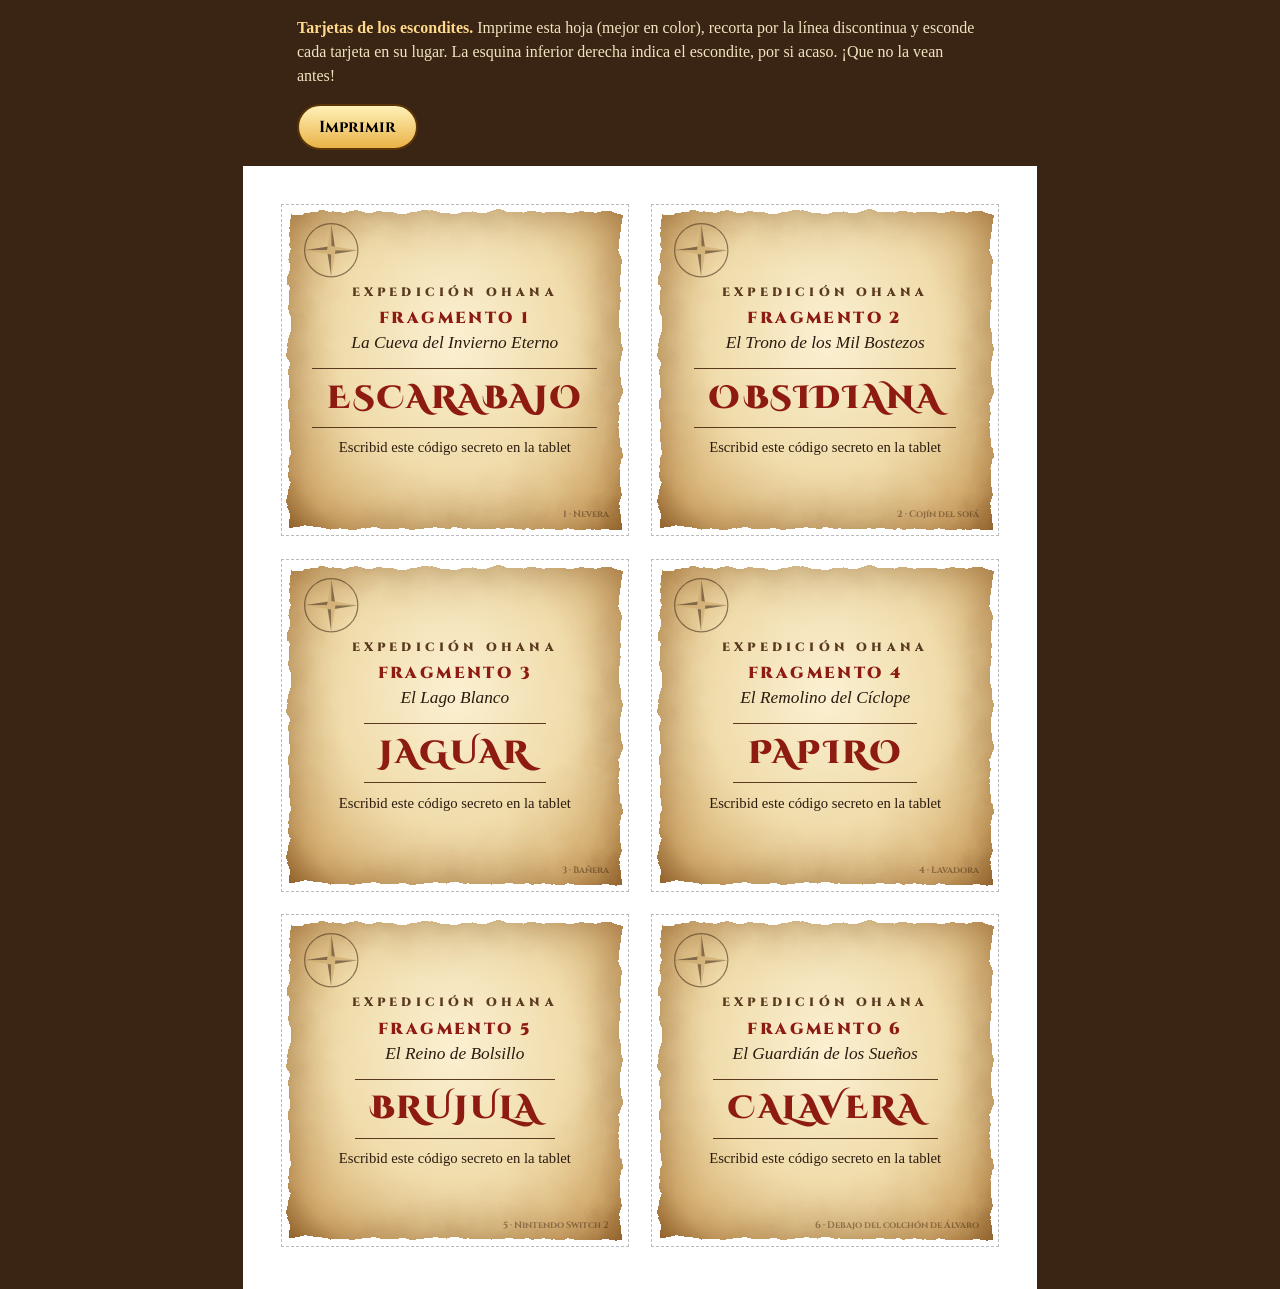
==== tarjetas.html @ 1b736126 "La Expedición Ohana: juego de búsqueda del tesoro Seis enigmas, fragmentos de mapa, puzzle, cofre de" ====
<!doctype html>
<html lang="es">
<head>
<meta charset="utf-8">
<meta name="viewport" content="width=device-width, initial-scale=1">
<title>Tarjetas Ohana</title>
<link href="https://fonts.googleapis.com/css2?family=Cinzel+Decorative:wght@700;900&family=Cinzel:wght@700;900&family=IM+Fell+English:ital@0;1&display=swap" rel="stylesheet">
<style>
  :root { --ink: #2b1a0e; --red: #8e1b12; }
  * { box-sizing: border-box; }
  body { margin: 0; background: #3a2414; font-family: 'IM Fell English', Georgia, serif; color: var(--ink); -webkit-print-color-adjust: exact; print-color-adjust: exact; }
  .help { max-width: 190mm; margin: 16px auto; color: #f3e3c0; font-size: 16px; line-height: 1.5; padding: 0 16px; }
  .help b { color: #ffd98a; }
  .help button { font: 700 16px Cinzel, serif; padding: 10px 20px; border-radius: 999px; border: 2px solid #5a3507; background: linear-gradient(#fff1b8, #e9b247); cursor: pointer; }
  .sheet { width: 210mm; min-height: 297mm; margin: 0 auto; padding: 10mm; background: #fff; display: grid; grid-template-columns: 1fr 1fr; grid-auto-rows: 88mm; gap: 6mm; }
  .card {
    position: relative; isolation: isolate; padding: 8mm 7mm; text-align: center;
    display: flex; flex-direction: column; align-items: center; justify-content: center;
    border: 1px dashed #bbb;
  }
  .card::before {
    content: ''; position: absolute; inset: 2mm; z-index: -1;
    background: radial-gradient(ellipse at 50% 40%, #fbf0d2 0%, #f0dcab 50%, #d7b072 85%, #a77a3e 100%);
    box-shadow: inset 0 0 12mm rgba(110,60,15,.5);
    filter: url(#rough);
  }
  .k { font: 900 9pt Cinzel, serif; letter-spacing: .35em; color: #5a3a1e; }
  .n { font: 900 12pt Cinzel, serif; color: var(--red); margin-top: 2mm; letter-spacing: .15em; }
  .t { font-style: italic; font-size: 13pt; margin: 1mm 0 3mm; }
  .code {
    font: 900 24pt 'Cinzel Decorative', serif; letter-spacing: .08em; color: var(--red);
    border-top: 1.5px solid #5a3a1e; border-bottom: 1.5px solid #5a3a1e; padding: 2mm 4mm; margin: 1mm 0 3mm;
  }
  .i { font-size: 11pt; }
  .where { position: absolute; bottom: 4mm; right: 5mm; font: 700 7pt Cinzel, serif; color: rgba(60,30,10,.45); }
  svg.c { width: 16mm; height: 16mm; position: absolute; top: 4mm; left: 5mm; opacity: .55; }
  @page { size: A4; margin: 0; }
  @media print { body { background: #fff; } .help { display: none; } .sheet { margin: 0; } }
</style>
</head>
<body>
<svg width="0" height="0" style="position:absolute"><filter id="rough"><feTurbulence type="fractalNoise" baseFrequency="0.04" numOctaves="4" seed="9"/><feDisplacementMap in="SourceGraphic" scale="10"/></filter></svg>
<div class="help">
  <p><b>Tarjetas de los escondites.</b> Imprime esta hoja (mejor en color), recorta por la línea discontinua y esconde cada tarjeta en su lugar. La esquina inferior derecha indica el escondite, por si acaso. ¡Que no la vean antes!</p>
  <button onclick="print()">Imprimir</button>
</div>
<div class="sheet" id="sheet"></div>
<script src="js/config.js"></script>
<script>
  const rose = '<svg class="c" viewBox="-50 -50 100 100"><circle r="44" fill="none" stroke="#3a2312" stroke-width="2"/><path d="M0,-44 L7,0 L0,0Z M0,44 L-7,0 L0,0Z M44,0 L0,7 L0,0Z M-44,0 L0,-7 L0,0Z" fill="#3a2312"/><path d="M0,-44 L-7,0 L0,0Z M0,44 L7,0 L0,0Z M44,0 L0,-7 L0,0Z M-44,0 L0,7 L0,0Z" fill="#c9a467"/></svg>';
  document.getElementById('sheet').innerHTML = OHANA.pistas.map((p, i) => `
    <div class="card">${rose}
      <div class="k">EXPEDICIÓN OHANA</div>
      <div class="n">FRAGMENTO ${i + 1}</div>
      <div class="t">${p.titulo}</div>
      <div class="code">${p.codigo}</div>
      <div class="i">Escribid este código secreto en la tablet</div>
      <div class="where">${i + 1} · ${p.lugar}</div>
    </div>`).join('');
</script>
</body>
</html>
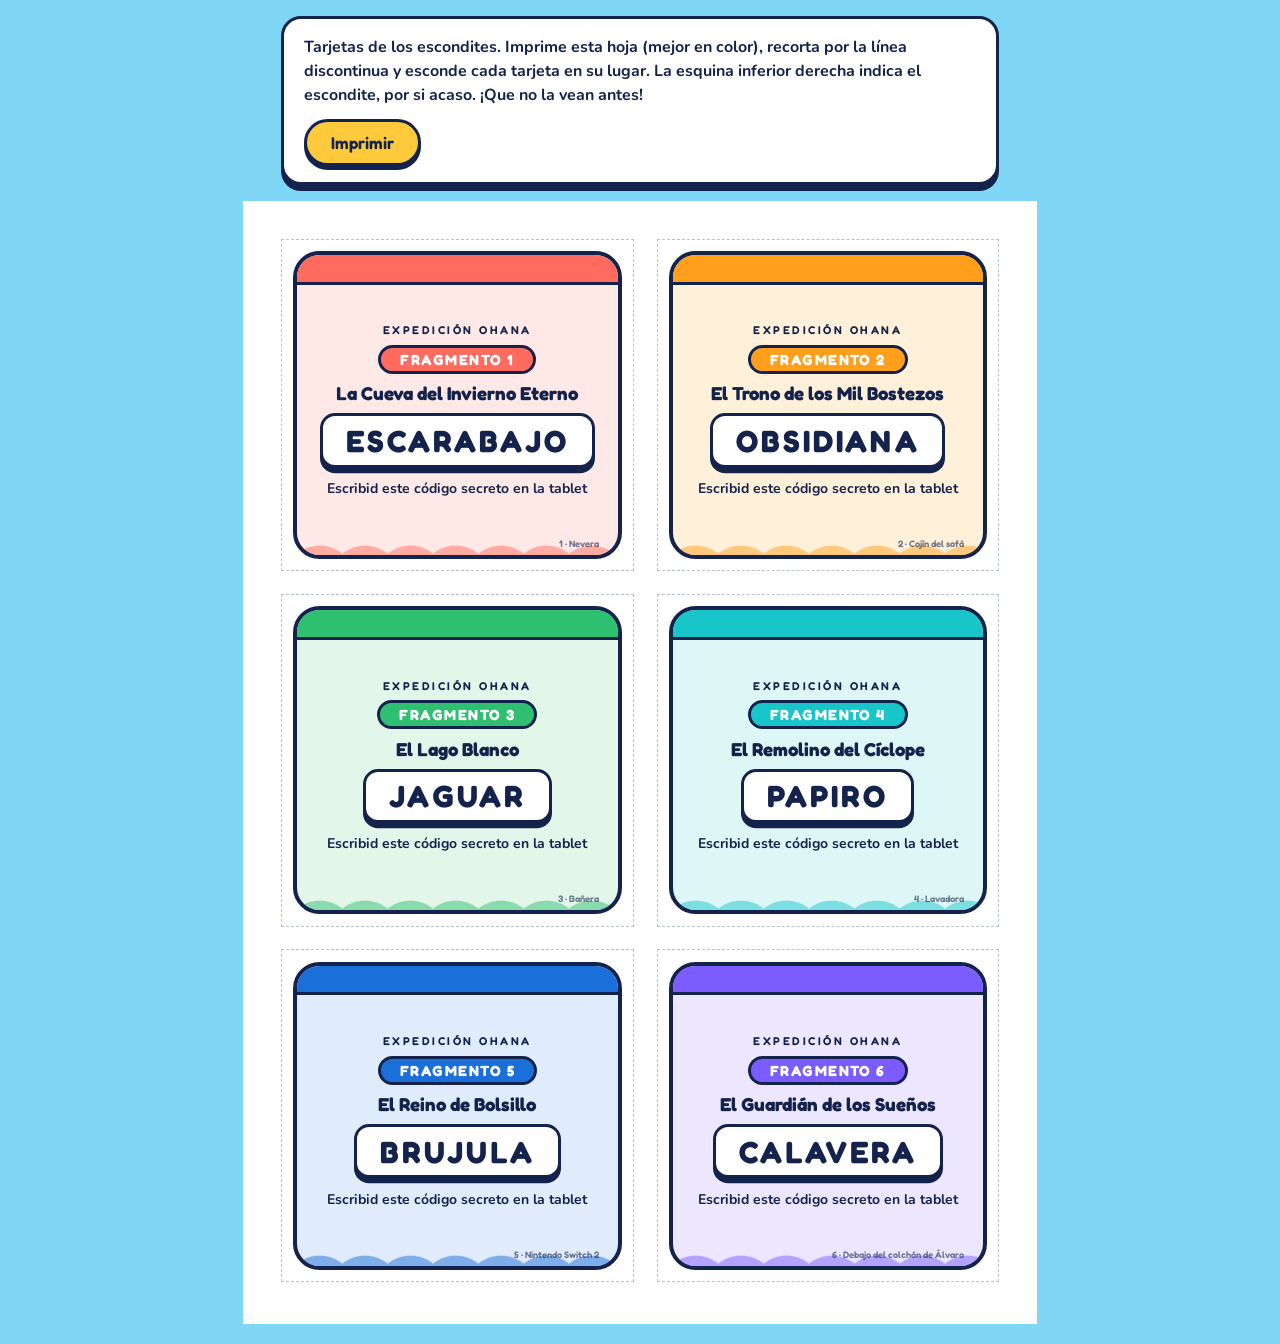
==== commit 80b215e4: "Rediseño «Isla Ohana» y turnos por jugador Nueva identidad visual colorida: cielo, sol, nubes, olas " ====
--- a/tarjetas.html
+++ b/tarjetas.html
@@ -4,42 +4,52 @@
 <meta charset="utf-8">
 <meta name="viewport" content="width=device-width, initial-scale=1">
 <title>Tarjetas Ohana</title>
-<link href="https://fonts.googleapis.com/css2?family=Cinzel+Decorative:wght@700;900&family=Cinzel:wght@700;900&family=IM+Fell+English:ital@0;1&display=swap" rel="stylesheet">
 <style>
-  :root { --ink: #2b1a0e; --red: #8e1b12; }
+  @font-face { font-family: 'Fredoka'; src: url('fonts/fredoka.woff2') format('woff2'); font-weight: 300 700; }
+  @font-face { font-family: 'Nunito'; src: url('fonts/nunito.woff2') format('woff2'); font-weight: 200 1000; }
+  :root { --ink: #14234B; }
   * { box-sizing: border-box; }
-  body { margin: 0; background: #3a2414; font-family: 'IM Fell English', Georgia, serif; color: var(--ink); -webkit-print-color-adjust: exact; print-color-adjust: exact; }
-  .help { max-width: 190mm; margin: 16px auto; color: #f3e3c0; font-size: 16px; line-height: 1.5; padding: 0 16px; }
-  .help b { color: #ffd98a; }
-  .help button { font: 700 16px Cinzel, serif; padding: 10px 20px; border-radius: 999px; border: 2px solid #5a3507; background: linear-gradient(#fff1b8, #e9b247); cursor: pointer; }
-  .sheet { width: 210mm; min-height: 297mm; margin: 0 auto; padding: 10mm; background: #fff; display: grid; grid-template-columns: 1fr 1fr; grid-auto-rows: 88mm; gap: 6mm; }
-  .card {
-    position: relative; isolation: isolate; padding: 8mm 7mm; text-align: center;
+  body { margin: 0; background: #7FD6F5; font-family: 'Nunito', system-ui, sans-serif; font-weight: 700; color: var(--ink); -webkit-print-color-adjust: exact; print-color-adjust: exact; }
+  .help { max-width: 190mm; margin: 16px auto; font-size: 16px; line-height: 1.5; padding: 16px 20px; background: #fff; border: 3px solid var(--ink); border-radius: 20px; box-shadow: 0 6px 0 var(--ink); }
+  .help p { margin: 0 0 12px; }
+  .help button { font: 600 17px 'Fredoka', sans-serif; color: var(--ink); padding: 10px 24px; border-radius: 999px; border: 3px solid var(--ink); background: #FFC93C; box-shadow: 0 4px 0 var(--ink); cursor: pointer; }
+  .help button:active { transform: translateY(3px); box-shadow: 0 1px 0 var(--ink); }
+  .sheet { width: 210mm; min-height: 297mm; margin: 0 auto 20px; padding: 10mm; background: #fff; display: grid; grid-template-columns: 1fr 1fr; grid-auto-rows: 88mm; gap: 6mm; }
+  .card { position: relative; padding: 3mm; border: 1px dashed #b8c0d6; } /* línea de corte */
+  .card:nth-child(6n+1) { --c: #FF6B5E; --t: #FFE9E6; }
+  .card:nth-child(6n+2) { --c: #FF9F1C; --t: #FFF0D9; }
+  .card:nth-child(6n+3) { --c: #2FBF71; --t: #E2F7EA; }
+  .card:nth-child(6n+4) { --c: #18C5C9; --t: #DDF7F7; }
+  .card:nth-child(6n+5) { --c: #1B6FD8; --t: #E0ECFB; }
+  .card:nth-child(6n+6) { --c: #7B5CFF; --t: #ECE7FF; }
+  .in {
+    position: relative; height: 100%; overflow: hidden; text-align: center;
     display: flex; flex-direction: column; align-items: center; justify-content: center;
-    border: 1px dashed #bbb;
+    padding: 9mm 6mm 6mm; border: 1.2mm solid var(--ink); border-radius: 7mm; background: var(--t);
   }
-  .card::before {
-    content: ''; position: absolute; inset: 2mm; z-index: -1;
-    background: radial-gradient(ellipse at 50% 40%, #fbf0d2 0%, #f0dcab 50%, #d7b072 85%, #a77a3e 100%);
-    box-shadow: inset 0 0 12mm rgba(110,60,15,.5);
-    filter: url(#rough);
+  .in::before { content: ''; position: absolute; left: 0; right: 0; top: 0; height: 7mm; background: var(--c); border-bottom: 1mm solid var(--ink); }
+  .in::after { /* olas al pie */
+    content: ''; position: absolute; left: 0; right: 0; bottom: 0; height: 7mm; opacity: .5;
+    background: radial-gradient(circle at 50% 100%, var(--c) 0 62%, transparent 64%) 0 0 / 12mm 14mm repeat-x;
   }
-  .k { font: 900 9pt Cinzel, serif; letter-spacing: .35em; color: #5a3a1e; }
-  .n { font: 900 12pt Cinzel, serif; color: var(--red); margin-top: 2mm; letter-spacing: .15em; }
-  .t { font-style: italic; font-size: 13pt; margin: 1mm 0 3mm; }
+  .k { font: 600 8.5pt 'Fredoka', sans-serif; letter-spacing: .22em; }
+  .n {
+    font: 700 11pt 'Fredoka', sans-serif; letter-spacing: .1em; color: #fff; background: var(--c);
+    border: .8mm solid var(--ink); border-radius: 99mm; padding: .8mm 5mm; margin-top: 2mm;
+  }
+  .t { font: 700 14pt 'Fredoka', sans-serif; margin: 2.5mm 0 2.5mm; line-height: 1.1; }
   .code {
-    font: 900 24pt 'Cinzel Decorative', serif; letter-spacing: .08em; color: var(--red);
-    border-top: 1.5px solid #5a3a1e; border-bottom: 1.5px solid #5a3a1e; padding: 2mm 4mm; margin: 1mm 0 3mm;
+    font: 700 23pt 'Fredoka', sans-serif; letter-spacing: .1em;
+    background: #fff; border: 1mm solid var(--ink); border-radius: 4mm; padding: 1.5mm 6mm; margin: 0 0 3mm;
+    box-shadow: 0 1.4mm 0 var(--ink);
   }
-  .i { font-size: 11pt; }
-  .where { position: absolute; bottom: 4mm; right: 5mm; font: 700 7pt Cinzel, serif; color: rgba(60,30,10,.45); }
-  svg.c { width: 16mm; height: 16mm; position: absolute; top: 4mm; left: 5mm; opacity: .55; }
+  .i { font-size: 10.5pt; position: relative; z-index: 1; }
+  .where { position: absolute; bottom: 1.6mm; right: 5mm; z-index: 1; font: 600 7pt 'Fredoka', sans-serif; color: rgba(20, 35, 75, .6); }
   @page { size: A4; margin: 0; }
   @media print { body { background: #fff; } .help { display: none; } .sheet { margin: 0; } }
 </style>
 </head>
 <body>
-<svg width="0" height="0" style="position:absolute"><filter id="rough"><feTurbulence type="fractalNoise" baseFrequency="0.04" numOctaves="4" seed="9"/><feDisplacementMap in="SourceGraphic" scale="10"/></filter></svg>
 <div class="help">
   <p><b>Tarjetas de los escondites.</b> Imprime esta hoja (mejor en color), recorta por la línea discontinua y esconde cada tarjeta en su lugar. La esquina inferior derecha indica el escondite, por si acaso. ¡Que no la vean antes!</p>
   <button onclick="print()">Imprimir</button>
@@ -47,16 +57,15 @@
 <div class="sheet" id="sheet"></div>
 <script src="js/config.js"></script>
 <script>
-  const rose = '<svg class="c" viewBox="-50 -50 100 100"><circle r="44" fill="none" stroke="#3a2312" stroke-width="2"/><path d="M0,-44 L7,0 L0,0Z M0,44 L-7,0 L0,0Z M44,0 L0,7 L0,0Z M-44,0 L0,-7 L0,0Z" fill="#3a2312"/><path d="M0,-44 L-7,0 L0,0Z M0,44 L7,0 L0,0Z M44,0 L0,-7 L0,0Z M-44,0 L0,7 L0,0Z" fill="#c9a467"/></svg>';
   document.getElementById('sheet').innerHTML = OHANA.pistas.map((p, i) => `
-    <div class="card">${rose}
+    <div class="card"><div class="in">
       <div class="k">EXPEDICIÓN OHANA</div>
       <div class="n">FRAGMENTO ${i + 1}</div>
       <div class="t">${p.titulo}</div>
       <div class="code">${p.codigo}</div>
       <div class="i">Escribid este código secreto en la tablet</div>
       <div class="where">${i + 1} · ${p.lugar}</div>
-    </div>`).join('');
+    </div></div>`).join('');
 </script>
 </body>
 </html>
